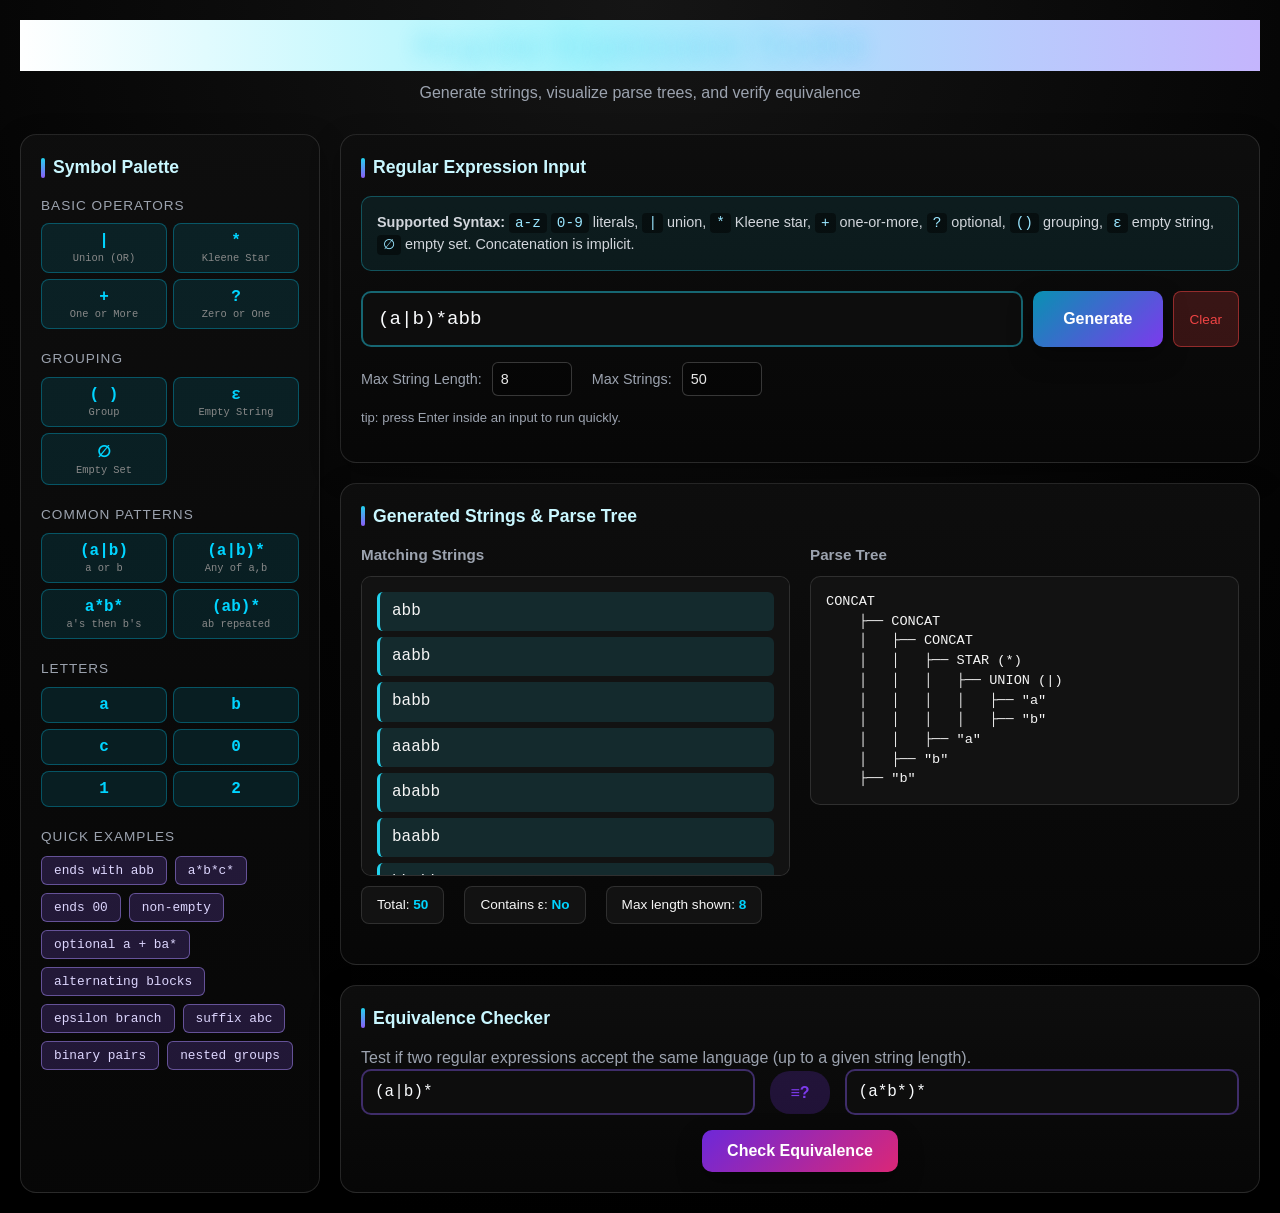
==== index.html @ ae632c9f "init commit" ====
<!DOCTYPE html>
<html lang="en">
<head>
    <meta charset="UTF-8">
    <meta name="viewport" content="width=device-width, initial-scale=1.0">
    <title>Regular Expression Toolkit</title>

    <!-- External CSS -->
    <link rel="stylesheet" href="styles.css">
</head>
<body>
    <div class="container">
        <h1>Regular Expression Toolkit</h1>
        <p class="subtitle">Generate strings, visualize parse trees, and verify equivalence</p>
        <div class="main-grid">
            <!-- Palette Sidebar -->
            <div class="panel">
                <div class="panel-title">Symbol Palette</div>
                
                <div class="palette-section">
                    <div class="palette-section-title">Basic Operators</div>
                    <div class="palette-grid">
                        <button class="palette-btn" onclick="insertSymbol('|')">
                            <span class="symbol">|</span>
                            <span class="desc">Union (OR)</span>
                        </button>
                        <button class="palette-btn" onclick="insertSymbol('*')">
                            <span class="symbol">*</span>
                            <span class="desc">Kleene Star</span>
                        </button>
                        <button class="palette-btn" onclick="insertSymbol('+')">
                            <span class="symbol">+</span>
                            <span class="desc">One or More</span>
                        </button>
                        <button class="palette-btn" onclick="insertSymbol('?')">
                            <span class="symbol">?</span>
                            <span class="desc">Zero or One</span>
                        </button>
                    </div>
                </div>
                <div class="palette-section">
                    <div class="palette-section-title">Grouping</div>
                    <div class="palette-grid">
                        <button class="palette-btn" onclick="insertSymbol('()')">
                            <span class="symbol">( )</span>
                            <span class="desc">Group</span>
                        </button>
                        <button class="palette-btn" onclick="insertSymbol('ε')">
                            <span class="symbol">ε</span>
                            <span class="desc">Empty String</span>
                        </button>
                        <button class="palette-btn" onclick="insertSymbol('∅')">
                            <span class="symbol">∅</span>
                            <span class="desc">Empty Set</span>
                        </button>
                    </div>
                </div>
                <div class="palette-section">
                    <div class="palette-section-title">Common Patterns</div>
                    <div class="palette-grid">
                        <button class="palette-btn" onclick="insertSymbol('(a|b)')">
                            <span class="symbol">(a|b)</span>
                            <span class="desc">a or b</span>
                        </button>
                        <button class="palette-btn" onclick="insertSymbol('(a|b)*')">
                            <span class="symbol">(a|b)*</span>
                            <span class="desc">Any of a,b</span>
                        </button>
                        <button class="palette-btn" onclick="insertSymbol('a*b*')">
                            <span class="symbol">a*b*</span>
                            <span class="desc">a's then b's</span>
                        </button>
                        <button class="palette-btn" onclick="insertSymbol('(ab)*')">
                            <span class="symbol">(ab)*</span>
                            <span class="desc">ab repeated</span>
                        </button>
                    </div>
                </div>
                <div class="palette-section">
                    <div class="palette-section-title">Letters</div>
                    <div class="palette-grid">
                        <button class="palette-btn" onclick="insertSymbol('a')"><span class="symbol">a</span></button>
                        <button class="palette-btn" onclick="insertSymbol('b')"><span class="symbol">b</span></button>
                        <button class="palette-btn" onclick="insertSymbol('c')"><span class="symbol">c</span></button>
                        <button class="palette-btn" onclick="insertSymbol('0')"><span class="symbol">0</span></button>
                        <button class="palette-btn" onclick="insertSymbol('1')"><span class="symbol">1</span></button>
                        <button class="palette-btn" onclick="insertSymbol('2')"><span class="symbol">2</span></button>
                    </div>
                </div>
                <div class="palette-section">
                    <div class="palette-section-title">Quick Examples</div>
                    <div class="example-btns">
                        <button class="example-btn" onclick="loadExample('(a|b)*abb')">ends with abb</button>
                        <button class="example-btn" onclick="loadExample('a*b*c*')">a*b*c*</button>
                        <button class="example-btn" onclick="loadExample('(0|1)*00')">ends 00</button>
                        <button class="example-btn" onclick="loadExample('(a|b)(a|b)*')">non-empty</button>
                        <button class="example-btn" onclick="loadExample('a?(ba)*')">optional a + ba*</button>
                        <button class="example-btn" onclick="loadExample('(ab|ba)+')">alternating blocks</button>
                        <button class="example-btn" onclick="loadExample('(a|ε)b*')">epsilon branch</button>
                        <button class="example-btn" onclick="loadExample('(a|b|c)*abc')">suffix abc</button>
                        <button class="example-btn" onclick="loadExample('(01|10)*')">binary pairs</button>
                        <button class="example-btn" onclick="loadExample('((a|b)c?)+')">nested groups</button>
                    </div>
                </div>
            </div>
            <!-- Main Content -->
            <div>
                <!-- Input Section -->
                <div class="panel section-panel">
                    <div class="panel-title">Regular Expression Input</div>
                    
                    <div class="info-box">
                        <strong>Supported Syntax:</strong> 
                        <code>a-z</code> <code>0-9</code> literals, 
                        <code>|</code> union, 
                        <code>*</code> Kleene star, 
                        <code>+</code> one-or-more, 
                        <code>?</code> optional, 
                        <code>()</code> grouping, 
                        <code>ε</code> empty string,
                        <code>∅</code> empty set.
                        Concatenation is implicit.
                    </div>
                    <div class="regex-input-wrapper">
                        <input type="text" id="regexInput" class="regex-input" placeholder="Enter regex, e.g., (a|b)*abb" value="(a|b)*abb">
                        <button class="generate-btn" onclick="generateStrings()">Generate</button>
                        <button class="clear-btn" onclick="clearInput()">Clear</button>
                    </div>
                    <div class="settings-row">
                        <div class="setting-group">
                            <label for="maxLength">Max String Length:</label>
                            <input type="number" id="maxLength" value="8" min="0" max="15">
                        </div>
                        <div class="setting-group">
                            <label for="maxStrings">Max Strings:</label>
                            <input type="number" id="maxStrings" value="50" min="1" max="200">
                        </div>
                    </div>
                    <div class="hint-row">tip: press Enter inside an input to run quickly.</div>
                    <div id="errorDisplay"></div>
                </div>
                <!-- Results Section -->
                <div class="panel section-panel">
                    <div class="panel-title">Generated Strings & Parse Tree</div>
                    
                    <div class="results-grid">
                        <div>
                            <h4 class="section-label">Matching Strings</h4>
                            <div id="stringsList" class="strings-list">
                                <div class="placeholder-block">
                                    Click "Generate" to see matching strings
                                </div>
                            </div>
                            <div id="statsDisplay" class="stats"></div>
                        </div>
                        <div>
                            <h4 class="section-label">Parse Tree</h4>
                            <div id="parseTree" class="parse-tree">
                                <span class="placeholder-inline">Parse tree will appear here</span>
                            </div>
                        </div>
                    </div>
                </div>
                <!-- Equivalence Section -->
                <div class="panel equivalence-section">
                    <div class="panel-title">Equivalence Checker</div>
                    
                    <p class="equiv-helper-text">
                        Test if two regular expressions accept the same language (up to a given string length).
                    </p>
                    <div class="equiv-inputs">
                        <input type="text" id="equivInput1" class="equiv-input" placeholder="First regex" value="(a|b)*">
                        <span class="vs-badge">≡?</span>
                        <input type="text" id="equivInput2" class="equiv-input" placeholder="Second regex" value="(a*b*)*">
                    </div>
                    <div class="center-row">
                        <button class="check-equiv-btn" onclick="checkEquivalence()">Check Equivalence</button>
                    </div>
                    <div id="equivResult"></div>
                </div>
            </div>
        </div>
    </div>
    <script src="script.js"></script>
    </body>
</html>
---- styles.css ----
* {
            margin: 0;
            padding: 0;
            box-sizing: border-box;
        }
        body {
            font-family: 'Segoe UI', Tahoma, Geneva, Verdana, sans-serif;
            background: linear-gradient(135deg, #1a1a2e 0%, #16213e 50%, #0f3460 100%);
            min-height: 100vh;
            color: #e8e8e8;
            padding: 20px;
        }
        .container {
            max-width: 1400px;
            margin: 0 auto;
        }
        h1 {
            text-align: center;
            font-size: 2.5rem;
            margin-bottom: 10px;
            background: linear-gradient(90deg, #00d4ff, #7c3aed);
            -webkit-background-clip: text;
            -webkit-text-fill-color: transparent;
            background-clip: text;
        }
        .subtitle {
            text-align: center;
            color: #888;
            margin-bottom: 30px;
        }
        .main-grid {
            display: grid;
            grid-template-columns: 300px 1fr;
            gap: 20px;
        }
        @media (max-width: 900px) {
            .main-grid {
                grid-template-columns: 1fr;
            }
        }
        .panel {
            background: rgba(255, 255, 255, 0.05);
            border-radius: 16px;
            padding: 20px;
            border: 1px solid rgba(255, 255, 255, 0.1);
            backdrop-filter: blur(10px);
        }
        .panel-title {
            font-size: 1.1rem;
            font-weight: 600;
            margin-bottom: 15px;
            color: #00d4ff;
            display: flex;
            align-items: center;
            gap: 8px;
        }
        .panel-title::before {
            content: '';
            width: 4px;
            height: 20px;
            background: linear-gradient(180deg, #00d4ff, #7c3aed);
            border-radius: 2px;
        }
        /* Palette Styles */
        .palette-section {
            margin-bottom: 20px;
        }
        .palette-section-title {
            font-size: 0.85rem;
            color: #888;
            margin-bottom: 8px;
            text-transform: uppercase;
            letter-spacing: 1px;
        }
        .palette-grid {
            display: grid;
            grid-template-columns: repeat(2, 1fr);
            gap: 6px;
        }
        .palette-btn {
            background: rgba(0, 212, 255, 0.1);
            border: 1px solid rgba(0, 212, 255, 0.3);
            color: #e8e8e8;
            padding: 8px 6px;
            border-radius: 8px;
            cursor: pointer;
            font-family: 'Consolas', 'Monaco', monospace;
            font-size: 0.85rem;
            transition: all 0.2s;
            display: flex;
            flex-direction: column;
            align-items: center;
            gap: 2px;
        }
        .palette-btn:hover {
            background: rgba(0, 212, 255, 0.2);
            border-color: #00d4ff;
            transform: translateY(-2px);
        }
        .palette-btn .symbol {
            font-size: 1rem;
            font-weight: bold;
            color: #00d4ff;
        }
        .palette-btn .desc {
            font-size: 0.65rem;
            color: #888;
            text-align: center;
        }
        /* Input Area */
        .input-section {
            margin-bottom: 20px;
        }
        .input-label {
            display: block;
            margin-bottom: 8px;
            color: #aaa;
            font-size: 0.9rem;
        }
        .regex-input-wrapper {
            display: flex;
            gap: 10px;
            margin-bottom: 15px;
        }
        .regex-input {
            flex: 1;
            background: rgba(0, 0, 0, 0.3);
            border: 2px solid rgba(0, 212, 255, 0.3);
            border-radius: 10px;
            padding: 15px;
            color: #00d4ff;
            font-family: 'Consolas', 'Monaco', monospace;
            font-size: 1.2rem;
            outline: none;
            transition: border-color 0.3s;
        }
        .regex-input:focus {
            border-color: #00d4ff;
        }
        .generate-btn {
            background: linear-gradient(135deg, #00d4ff, #7c3aed);
            border: none;
            color: white;
            padding: 15px 30px;
            border-radius: 10px;
            cursor: pointer;
            font-size: 1rem;
            font-weight: 600;
            transition: transform 0.2s, box-shadow 0.2s;
        }
        .generate-btn:hover {
            transform: translateY(-2px);
            box-shadow: 0 10px 30px rgba(0, 212, 255, 0.3);
        }
        /* Settings */
        .settings-row {
            display: flex;
            gap: 20px;
            margin-bottom: 20px;
            flex-wrap: wrap;
        }
        .setting-group {
            display: flex;
            align-items: center;
            gap: 10px;
        }
        .setting-group label {
            color: #888;
            font-size: 0.9rem;
        }
        .setting-group input[type="number"] {
            width: 80px;
            background: rgba(0, 0, 0, 0.3);
            border: 1px solid rgba(255, 255, 255, 0.2);
            border-radius: 6px;
            padding: 8px;
            color: #e8e8e8;
            font-size: 0.9rem;
        }
        /* Results Area */
        .results-grid {
            display: grid;
            grid-template-columns: 1fr 1fr;
            gap: 20px;
            margin-bottom: 20px;
        }
        @media (max-width: 700px) {
            .results-grid {
                grid-template-columns: 1fr;
            }
        }
        .strings-list {
            max-height: 300px;
            overflow-y: auto;
            background: rgba(0, 0, 0, 0.2);
            border-radius: 10px;
            padding: 15px;
        }
        .string-item {
            font-family: 'Consolas', 'Monaco', monospace;
            padding: 8px 12px;
            margin-bottom: 6px;
            background: rgba(0, 212, 255, 0.1);
            border-radius: 6px;
            border-left: 3px solid #00d4ff;
            word-break: break-all;
        }
        .string-item.epsilon {
            color: #888;
            font-style: italic;
        }
        .parse-tree {
            background: rgba(0, 0, 0, 0.2);
            border-radius: 10px;
            padding: 15px;
            font-family: 'Consolas', 'Monaco', monospace;
            font-size: 0.85rem;
            white-space: pre-wrap;
            max-height: 300px;
            overflow-y: auto;
        }
        /* Equivalence Section */
        .equivalence-section {
            margin-top: 20px;
        }
        .equiv-inputs {
            display: grid;
            grid-template-columns: 1fr auto 1fr;
            gap: 15px;
            align-items: center;
            margin-bottom: 15px;
        }
        @media (max-width: 700px) {
            .equiv-inputs {
                grid-template-columns: 1fr;
            }
        }
        .equiv-input {
            background: rgba(0, 0, 0, 0.3);
            border: 2px solid rgba(124, 58, 237, 0.3);
            border-radius: 10px;
            padding: 12px;
            color: #7c3aed;
            font-family: 'Consolas', 'Monaco', monospace;
            font-size: 1rem;
            outline: none;
            width: 100%;
        }
        .equiv-input:focus {
            border-color: #7c3aed;
        }
        .vs-badge {
            background: rgba(124, 58, 237, 0.2);
            color: #7c3aed;
            padding: 10px 20px;
            border-radius: 20px;
            font-weight: bold;
        }
        .check-equiv-btn {
            background: linear-gradient(135deg, #7c3aed, #ec4899);
            border: none;
            color: white;
            padding: 12px 25px;
            border-radius: 10px;
            cursor: pointer;
            font-size: 1rem;
            font-weight: 600;
            transition: transform 0.2s;
        }
        .check-equiv-btn:hover {
            transform: translateY(-2px);
        }
        .equiv-result {
            margin-top: 15px;
            padding: 15px;
            border-radius: 10px;
            text-align: center;
            font-size: 1.1rem;
        }
        .equiv-result.equivalent {
            background: rgba(34, 197, 94, 0.2);
            border: 1px solid #22c55e;
            color: #22c55e;
        }
        .equiv-result.not-equivalent {
            background: rgba(239, 68, 68, 0.2);
            border: 1px solid #ef4444;
            color: #ef4444;
        }
        .equiv-result.error {
            background: rgba(251, 191, 36, 0.2);
            border: 1px solid #fbbf24;
            color: #fbbf24;
        }
        /* Error Display */
        .error-msg {
            background: rgba(239, 68, 68, 0.2);
            border: 1px solid #ef4444;
            color: #ef4444;
            padding: 15px;
            border-radius: 10px;
            margin-bottom: 15px;
        }
        /* Info Box */
        .info-box {
            background: rgba(0, 212, 255, 0.1);
            border: 1px solid rgba(0, 212, 255, 0.3);
            border-radius: 10px;
            padding: 15px;
            margin-bottom: 20px;
            font-size: 0.9rem;
            color: #aaa;
        }
        .info-box code {
            background: rgba(0, 0, 0, 0.3);
            padding: 2px 6px;
            border-radius: 4px;
            color: #00d4ff;
        }
        /* Scrollbar Styling */
        ::-webkit-scrollbar {
            width: 8px;
        }
        ::-webkit-scrollbar-track {
            background: rgba(0, 0, 0, 0.2);
            border-radius: 4px;
        }
        ::-webkit-scrollbar-thumb {
            background: rgba(0, 212, 255, 0.3);
            border-radius: 4px;
        }
        ::-webkit-scrollbar-thumb:hover {
            background: rgba(0, 212, 255, 0.5);
        }
        .stats {
            display: flex;
            gap: 20px;
            margin-top: 10px;
            flex-wrap: wrap;
        }
        .stat-item {
            background: rgba(0, 0, 0, 0.2);
            padding: 8px 15px;
            border-radius: 8px;
            font-size: 0.85rem;
        }
        .stat-value {
            color: #00d4ff;
            font-weight: bold;
        }
        .clear-btn {
            background: rgba(239, 68, 68, 0.2);
            border: 1px solid rgba(239, 68, 68, 0.5);
            color: #ef4444;
            padding: 8px 16px;
            border-radius: 8px;
            cursor: pointer;
            font-size: 0.85rem;
            transition: all 0.2s;
        }
        .clear-btn:hover {
            background: rgba(239, 68, 68, 0.3);
        }
        .example-btns {
            display: flex;
            gap: 8px;
            flex-wrap: wrap;
            margin-top: 10px;
        }
        .example-btn {
            background: rgba(124, 58, 237, 0.2);
            border: 1px solid rgba(124, 58, 237, 0.4);
            color: #c4b5fd;
            padding: 6px 12px;
            border-radius: 6px;
            cursor: pointer;
            font-size: 0.8rem;
            font-family: 'Consolas', monospace;
            transition: all 0.2s;
        }
        .example-btn:hover {
            background: rgba(124, 58, 237, 0.3);
            border-color: #7c3aed;
        }

        :root {
            --bg-main: #050505;
            --bg-elev-1: #0d0d0d;
            --bg-elev-2: #121212;
            --text-main: #f5f5f5;
            --text-muted: #9ca3af;
            --accent-cyan: #22d3ee;
            --accent-violet: #8b5cf6;
            --border-soft: rgba(255, 255, 255, 0.12);
        }

        body {
            background: radial-gradient(circle at top, #151515 0%, var(--bg-main) 50%, #000 100%);
            color: var(--text-main);
            line-height: 1.45;
        }

        h1 {
            font-size: 2.2rem;
            background: linear-gradient(90deg, #ffffff, #a5f3fc 45%, #c4b5fd);
            text-shadow: 0 0 18px rgba(34, 211, 238, 0.24);
        }

        .subtitle {
            color: var(--text-muted);
        }

        .panel {
            background: linear-gradient(180deg, rgba(14, 14, 14, 0.96), rgba(7, 7, 7, 0.96));
            border: 1px solid var(--border-soft);
            box-shadow: 0 10px 30px rgba(0, 0, 0, 0.32);
            backdrop-filter: blur(2px);
        }

        .section-panel {
            margin-bottom: 20px;
        }

        .panel-title {
            color: #c9f7ff;
        }

        .panel-title::before {
            background: linear-gradient(180deg, var(--accent-cyan), var(--accent-violet));
        }

        .palette-section-title,
        .setting-group label,
        .equiv-helper-text,
        .section-label,
        .hint-row {
            color: var(--text-muted);
        }

        .hint-row {
            margin-top: -8px;
            margin-bottom: 14px;
            font-size: 0.82rem;
        }

        .regex-input,
        .equiv-input {
            background: var(--bg-elev-1);
            color: #f8fafc;
        }

        .regex-input {
            border-color: rgba(34, 211, 238, 0.45);
        }

        .equiv-input {
            border-color: rgba(139, 92, 246, 0.4);
        }

        .generate-btn,
        .check-equiv-btn {
            box-shadow: 0 10px 24px rgba(0, 0, 0, 0.34);
        }

        .generate-btn {
            background: linear-gradient(135deg, #0891b2, #7c3aed);
        }

        .check-equiv-btn {
            background: linear-gradient(135deg, #6d28d9, #db2777);
        }

        .strings-list,
        .parse-tree,
        .stat-item {
            background: var(--bg-elev-2);
            border: 1px solid var(--border-soft);
        }

        .string-item {
            background: rgba(34, 211, 238, 0.12);
            border-left-color: var(--accent-cyan);
        }

        .string-item.epsilon,
        .placeholder-inline,
        .placeholder-block {
            color: #a1a1aa;
        }

        .placeholder-block {
            text-align: center;
            padding: 40px;
        }

        .section-label {
            margin-bottom: 10px;
            font-weight: 600;
            font-size: 0.95rem;
        }

        .center-row {
            text-align: center;
        }

        .info-box {
            background: rgba(34, 211, 238, 0.08);
            border-color: rgba(34, 211, 238, 0.3);
            color: #d1d5db;
        }

        .info-box code {
            background: rgba(0, 0, 0, 0.45);
            color: #9ae6ff;
        }

        .example-btn {
            background: rgba(139, 92, 246, 0.2);
            border-color: rgba(167, 139, 250, 0.5);
            color: #ddd6fe;
        }
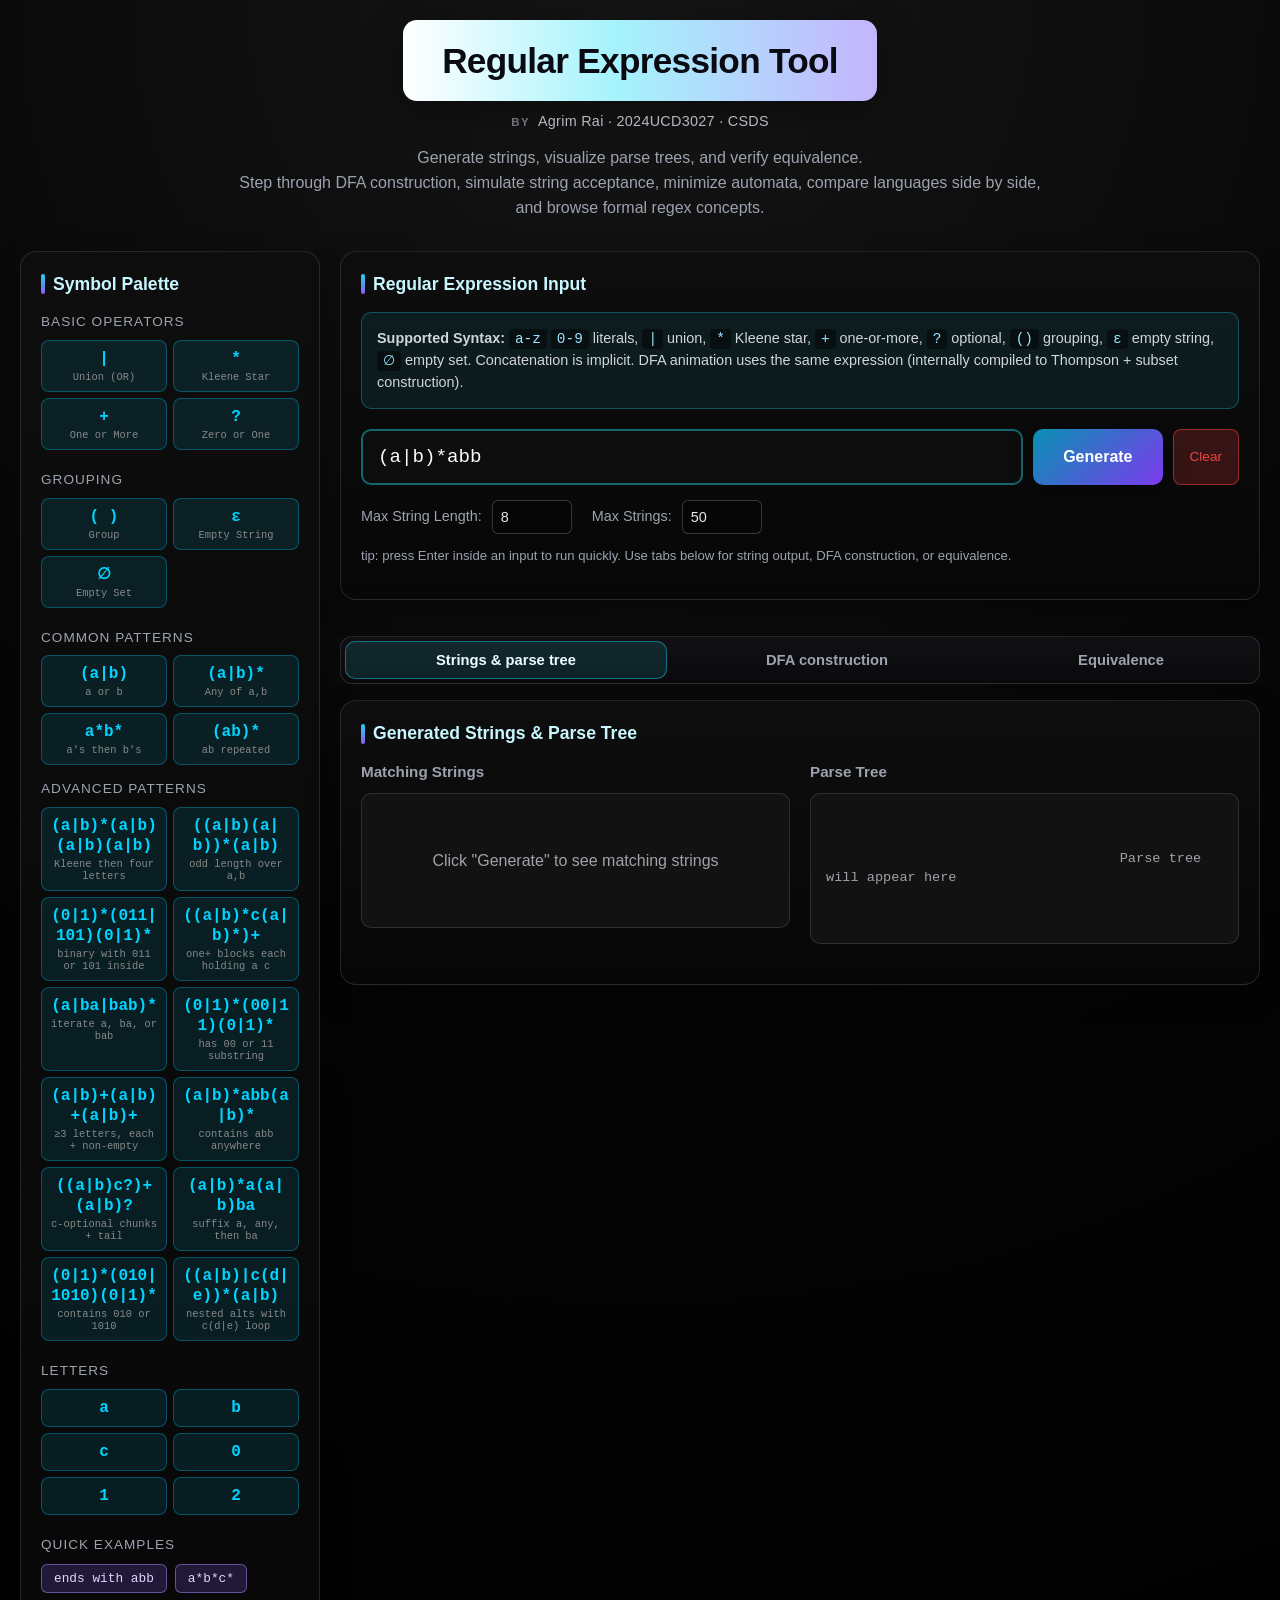
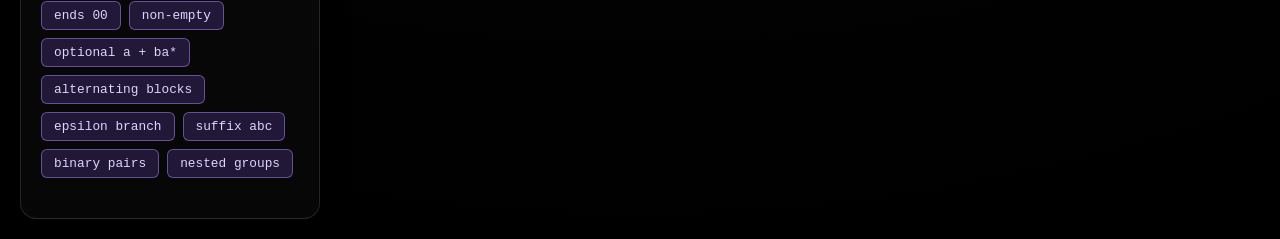
==== commit f8eb10fe: "finalchanges" ====
--- a/index.html
+++ b/index.html
@@ -1,186 +1,559 @@
 <!DOCTYPE html>
+
 <html lang="en">
+
 <head>
+
     <meta charset="UTF-8">
+
     <meta name="viewport" content="width=device-width, initial-scale=1.0">
-    <title>Regular Expression Toolkit</title>
-
-    <!-- External CSS -->
+
+    <title>Regular Expression - Agrim Rai</title>
+
     <link rel="stylesheet" href="styles.css">
+
 </head>
+
 <body>
+
     <div class="container">
-        <h1>Regular Expression Toolkit</h1>
-        <p class="subtitle">Generate strings, visualize parse trees, and verify equivalence</p>
+
+        <header class="hero">
+            <h1>Regular Expression Tool</h1>
+            <p class="hero-author"><span class="hero-by">By</span> Agrim Rai · 2024UCD3027 · CSDS</p>
+            <p class="subtitle">Generate strings, visualize parse trees, and verify equivalence.<br>Step through DFA construction, simulate string acceptance, minimize automata, compare languages side by side, and browse formal regex concepts.</p>
+        </header>
+
         <div class="main-grid">
-            <!-- Palette Sidebar -->
+
             <div class="panel">
+
                 <div class="panel-title">Symbol Palette</div>
-                
+
                 <div class="palette-section">
+
                     <div class="palette-section-title">Basic Operators</div>
+
                     <div class="palette-grid">
-                        <button class="palette-btn" onclick="insertSymbol('|')">
+
+                        <button type="button" class="palette-btn" onclick="insertSymbol('|')">
+
                             <span class="symbol">|</span>
+
                             <span class="desc">Union (OR)</span>
-                        </button>
-                        <button class="palette-btn" onclick="insertSymbol('*')">
+
+                        </button>
+
+                        <button type="button" class="palette-btn" onclick="insertSymbol('*')">
+
                             <span class="symbol">*</span>
+
                             <span class="desc">Kleene Star</span>
-                        </button>
-                        <button class="palette-btn" onclick="insertSymbol('+')">
+
+                        </button>
+
+                        <button type="button" class="palette-btn" onclick="insertSymbol('+')">
+
                             <span class="symbol">+</span>
+
                             <span class="desc">One or More</span>
-                        </button>
-                        <button class="palette-btn" onclick="insertSymbol('?')">
+
+                        </button>
+
+                        <button type="button" class="palette-btn" onclick="insertSymbol('?')">
+
                             <span class="symbol">?</span>
+
                             <span class="desc">Zero or One</span>
-                        </button>
-                    </div>
-                </div>
+
+                        </button>
+
+                    </div>
+
+                </div>
+
                 <div class="palette-section">
+
                     <div class="palette-section-title">Grouping</div>
+
                     <div class="palette-grid">
-                        <button class="palette-btn" onclick="insertSymbol('()')">
+
+                        <button type="button" class="palette-btn" onclick="insertSymbol('()')">
+
                             <span class="symbol">( )</span>
+
                             <span class="desc">Group</span>
-                        </button>
-                        <button class="palette-btn" onclick="insertSymbol('ε')">
+
+                        </button>
+
+                        <button type="button" class="palette-btn" onclick="insertSymbol('ε')">
+
                             <span class="symbol">ε</span>
+
                             <span class="desc">Empty String</span>
-                        </button>
-                        <button class="palette-btn" onclick="insertSymbol('∅')">
+
+                        </button>
+
+                        <button type="button" class="palette-btn" onclick="insertSymbol('∅')">
+
                             <span class="symbol">∅</span>
+
                             <span class="desc">Empty Set</span>
-                        </button>
-                    </div>
-                </div>
+
+                        </button>
+
+                    </div>
+
+                </div>
+
                 <div class="palette-section">
+
                     <div class="palette-section-title">Common Patterns</div>
+
                     <div class="palette-grid">
-                        <button class="palette-btn" onclick="insertSymbol('(a|b)')">
+
+                        <button type="button" class="palette-btn" onclick="insertSymbol('(a|b)')">
+
                             <span class="symbol">(a|b)</span>
+
                             <span class="desc">a or b</span>
-                        </button>
-                        <button class="palette-btn" onclick="insertSymbol('(a|b)*')">
+
+                        </button>
+
+                        <button type="button" class="palette-btn" onclick="insertSymbol('(a|b)*')">
+
                             <span class="symbol">(a|b)*</span>
+
                             <span class="desc">Any of a,b</span>
-                        </button>
-                        <button class="palette-btn" onclick="insertSymbol('a*b*')">
+
+                        </button>
+
+                        <button type="button" class="palette-btn" onclick="insertSymbol('a*b*')">
+
                             <span class="symbol">a*b*</span>
+
                             <span class="desc">a's then b's</span>
-                        </button>
-                        <button class="palette-btn" onclick="insertSymbol('(ab)*')">
+
+                        </button>
+
+                        <button type="button" class="palette-btn" onclick="insertSymbol('(ab)*')">
+
                             <span class="symbol">(ab)*</span>
+
                             <span class="desc">ab repeated</span>
-                        </button>
-                    </div>
-                </div>
+
+                        </button>
+
+                    </div>
+
+                    <div class="palette-section-title palette-section-title--spaced">Advanced patterns</div>
+
+                    <div class="palette-grid">
+
+                        <button type="button" class="palette-btn" onclick="insertSymbol('(a|b)*(a|b)(a|b)(a|b)')">
+
+                            <span class="symbol">(a|b)*(a|b)(a|b)(a|b)</span>
+
+                            <span class="desc">Kleene then four letters</span>
+
+                        </button>
+
+                        <button type="button" class="palette-btn" onclick="insertSymbol('((a|b)(a|b))*(a|b)')">
+
+                            <span class="symbol">((a|b)(a|b))*(a|b)</span>
+
+                            <span class="desc">odd length over a,b</span>
+
+                        </button>
+
+                        <button type="button" class="palette-btn" onclick="insertSymbol('(0|1)*(011|101)(0|1)*')">
+
+                            <span class="symbol">(0|1)*(011|101)(0|1)*</span>
+
+                            <span class="desc">binary with 011 or 101 inside</span>
+
+                        </button>
+
+                        <button type="button" class="palette-btn" onclick="insertSymbol('((a|b)*c(a|b)*)+')">
+
+                            <span class="symbol">((a|b)*c(a|b)*)+</span>
+
+                            <span class="desc">one+ blocks each holding a c</span>
+
+                        </button>
+
+                        <button type="button" class="palette-btn" onclick="insertSymbol('(a|ba|bab)*')">
+
+                            <span class="symbol">(a|ba|bab)*</span>
+
+                            <span class="desc">iterate a, ba, or bab</span>
+
+                        </button>
+
+                        <button type="button" class="palette-btn" onclick="insertSymbol('(0|1)*(00|11)(0|1)*')">
+
+                            <span class="symbol">(0|1)*(00|11)(0|1)*</span>
+
+                            <span class="desc">has 00 or 11 substring</span>
+
+                        </button>
+
+                        <button type="button" class="palette-btn" onclick="insertSymbol('(a|b)+(a|b)+(a|b)+')">
+
+                            <span class="symbol">(a|b)+(a|b)+(a|b)+</span>
+
+                            <span class="desc">≥3 letters, each + non-empty</span>
+
+                        </button>
+
+                        <button type="button" class="palette-btn" onclick="insertSymbol('(a|b)*abb(a|b)*')">
+
+                            <span class="symbol">(a|b)*abb(a|b)*</span>
+
+                            <span class="desc">contains abb anywhere</span>
+
+                        </button>
+
+                        <button type="button" class="palette-btn" onclick="insertSymbol('((a|b)c?)+(a|b)?')">
+
+                            <span class="symbol">((a|b)c?)+(a|b)?</span>
+
+                            <span class="desc">c-optional chunks + tail</span>
+
+                        </button>
+
+                        <button type="button" class="palette-btn" onclick="insertSymbol('(a|b)*a(a|b)ba')">
+
+                            <span class="symbol">(a|b)*a(a|b)ba</span>
+
+                            <span class="desc">suffix a, any, then ba</span>
+
+                        </button>
+
+                        <button type="button" class="palette-btn" onclick="insertSymbol('(0|1)*(010|1010)(0|1)*')">
+
+                            <span class="symbol">(0|1)*(010|1010)(0|1)*</span>
+
+                            <span class="desc">contains 010 or 1010</span>
+
+                        </button>
+
+                        <button type="button" class="palette-btn" onclick="insertSymbol('((a|b)|c(d|e))*(a|b)')">
+
+                            <span class="symbol">((a|b)|c(d|e))*(a|b)</span>
+
+                            <span class="desc">nested alts with c(d|e) loop</span>
+
+                        </button>
+
+                    </div>
+
+                </div>
+
                 <div class="palette-section">
+
                     <div class="palette-section-title">Letters</div>
+
                     <div class="palette-grid">
-                        <button class="palette-btn" onclick="insertSymbol('a')"><span class="symbol">a</span></button>
-                        <button class="palette-btn" onclick="insertSymbol('b')"><span class="symbol">b</span></button>
-                        <button class="palette-btn" onclick="insertSymbol('c')"><span class="symbol">c</span></button>
-                        <button class="palette-btn" onclick="insertSymbol('0')"><span class="symbol">0</span></button>
-                        <button class="palette-btn" onclick="insertSymbol('1')"><span class="symbol">1</span></button>
-                        <button class="palette-btn" onclick="insertSymbol('2')"><span class="symbol">2</span></button>
-                    </div>
-                </div>
+
+                        <button type="button" class="palette-btn" onclick="insertSymbol('a')"><span class="symbol">a</span></button>
+
+                        <button type="button" class="palette-btn" onclick="insertSymbol('b')"><span class="symbol">b</span></button>
+
+                        <button type="button" class="palette-btn" onclick="insertSymbol('c')"><span class="symbol">c</span></button>
+
+                        <button type="button" class="palette-btn" onclick="insertSymbol('0')"><span class="symbol">0</span></button>
+
+                        <button type="button" class="palette-btn" onclick="insertSymbol('1')"><span class="symbol">1</span></button>
+
+                        <button type="button" class="palette-btn" onclick="insertSymbol('2')"><span class="symbol">2</span></button>
+
+                    </div>
+
+                </div>
+
                 <div class="palette-section">
+
                     <div class="palette-section-title">Quick Examples</div>
+
                     <div class="example-btns">
-                        <button class="example-btn" onclick="loadExample('(a|b)*abb')">ends with abb</button>
-                        <button class="example-btn" onclick="loadExample('a*b*c*')">a*b*c*</button>
-                        <button class="example-btn" onclick="loadExample('(0|1)*00')">ends 00</button>
-                        <button class="example-btn" onclick="loadExample('(a|b)(a|b)*')">non-empty</button>
-                        <button class="example-btn" onclick="loadExample('a?(ba)*')">optional a + ba*</button>
-                        <button class="example-btn" onclick="loadExample('(ab|ba)+')">alternating blocks</button>
-                        <button class="example-btn" onclick="loadExample('(a|ε)b*')">epsilon branch</button>
-                        <button class="example-btn" onclick="loadExample('(a|b|c)*abc')">suffix abc</button>
-                        <button class="example-btn" onclick="loadExample('(01|10)*')">binary pairs</button>
-                        <button class="example-btn" onclick="loadExample('((a|b)c?)+')">nested groups</button>
-                    </div>
-                </div>
+
+                        <button type="button" class="example-btn" onclick="loadExample('(a|b)*abb')">ends with abb</button>
+
+                        <button type="button" class="example-btn" onclick="loadExample('a*b*c*')">a*b*c*</button>
+
+                        <button type="button" class="example-btn" onclick="loadExample('(0|1)*00')">ends 00</button>
+
+                        <button type="button" class="example-btn" onclick="loadExample('(a|b)(a|b)*')">non-empty</button>
+
+                        <button type="button" class="example-btn" onclick="loadExample('a?(ba)*')">optional a + ba*</button>
+
+                        <button type="button" class="example-btn" onclick="loadExample('(ab|ba)+')">alternating blocks</button>
+
+                        <button type="button" class="example-btn" onclick="loadExample('(a|ε)b*')">epsilon branch</button>
+
+                        <button type="button" class="example-btn" onclick="loadExample('(a|b|c)*abc')">suffix abc</button>
+
+                        <button type="button" class="example-btn" onclick="loadExample('(01|10)*')">binary pairs</button>
+
+                        <button type="button" class="example-btn" onclick="loadExample('((a|b)c?)+')">nested groups</button>
+
+                    </div>
+
+                </div>
+
             </div>
-            <!-- Main Content -->
-            <div>
-                <!-- Input Section -->
+
+            <div class="main-stack">
+
                 <div class="panel section-panel">
+
                     <div class="panel-title">Regular Expression Input</div>
-                    
+
                     <div class="info-box">
-                        <strong>Supported Syntax:</strong> 
-                        <code>a-z</code> <code>0-9</code> literals, 
-                        <code>|</code> union, 
-                        <code>*</code> Kleene star, 
-                        <code>+</code> one-or-more, 
-                        <code>?</code> optional, 
-                        <code>()</code> grouping, 
+
+                        <strong>Supported Syntax:</strong>
+
+                        <code>a-z</code> <code>0-9</code> literals,
+
+                        <code>|</code> union,
+
+                        <code>*</code> Kleene star,
+
+                        <code>+</code> one-or-more,
+
+                        <code>?</code> optional,
+
+                        <code>()</code> grouping,
+
                         <code>ε</code> empty string,
+
                         <code>∅</code> empty set.
-                        Concatenation is implicit.
-                    </div>
+
+                        Concatenation is implicit. DFA animation uses the same expression (internally compiled to Thompson + subset construction).
+
+                    </div>
+
                     <div class="regex-input-wrapper">
+
                         <input type="text" id="regexInput" class="regex-input" placeholder="Enter regex, e.g., (a|b)*abb" value="(a|b)*abb">
-                        <button class="generate-btn" onclick="generateStrings()">Generate</button>
-                        <button class="clear-btn" onclick="clearInput()">Clear</button>
-                    </div>
+
+                        <button type="button" class="generate-btn" onclick="generateStrings()">Generate</button>
+
+                        <button type="button" class="clear-btn" onclick="clearInput()">Clear</button>
+
+                    </div>
+
                     <div class="settings-row">
+
                         <div class="setting-group">
+
                             <label for="maxLength">Max String Length:</label>
+
                             <input type="number" id="maxLength" value="8" min="0" max="15">
-                        </div>
+
+                        </div>
+
                         <div class="setting-group">
+
                             <label for="maxStrings">Max Strings:</label>
+
                             <input type="number" id="maxStrings" value="50" min="1" max="200">
-                        </div>
-                    </div>
-                    <div class="hint-row">tip: press Enter inside an input to run quickly.</div>
+
+                        </div>
+
+                    </div>
+
+                    <div class="hint-row">tip: press Enter inside an input to run quickly. Use tabs below for string output, DFA construction, or equivalence.</div>
+
                     <div id="errorDisplay"></div>
-                </div>
-                <!-- Results Section -->
-                <div class="panel section-panel">
-                    <div class="panel-title">Generated Strings & Parse Tree</div>
-                    
-                    <div class="results-grid">
-                        <div>
-                            <h4 class="section-label">Matching Strings</h4>
-                            <div id="stringsList" class="strings-list">
-                                <div class="placeholder-block">
-                                    Click "Generate" to see matching strings
+
+                </div>
+
+
+
+                <nav class="app-tabs" role="tablist" aria-label="Toolkit sections">
+
+                    <button type="button" class="app-tab active" role="tab" data-tab="generate" aria-selected="true">Strings &amp; parse tree</button>
+
+                    <button type="button" class="app-tab" role="tab" data-tab="dfa" aria-selected="false">DFA construction</button>
+
+                    <button type="button" class="app-tab" role="tab" data-tab="equiv" aria-selected="false">Equivalence</button>
+
+                </nav>
+
+
+
+                <div id="tab-pane-generate" class="tab-panel active" role="tabpanel">
+
+                    <div class="panel section-panel">
+
+                        <div class="panel-title">Generated Strings &amp; Parse Tree</div>
+
+                        <div class="results-grid">
+
+                            <div>
+
+                                <h4 class="section-label">Matching Strings</h4>
+
+                                <div id="stringsList" class="strings-list">
+
+                                    <div class="placeholder-block">Click &quot;Generate&quot; to see matching strings</div>
+
                                 </div>
+
+                                <div id="statsDisplay" class="stats"></div>
+
                             </div>
-                            <div id="statsDisplay" class="stats"></div>
-                        </div>
-                        <div>
-                            <h4 class="section-label">Parse Tree</h4>
-                            <div id="parseTree" class="parse-tree">
-                                <span class="placeholder-inline">Parse tree will appear here</span>
+
+                            <div>
+
+                                <h4 class="section-label">Parse Tree</h4>
+
+                                <div id="parseTree" class="parse-tree">
+
+                                    <span class="placeholder-inline">Parse tree will appear here</span>
+
+                                </div>
+
                             </div>
-                        </div>
-                    </div>
-                </div>
-                <!-- Equivalence Section -->
-                <div class="panel equivalence-section">
-                    <div class="panel-title">Equivalence Checker</div>
-                    
-                    <p class="equiv-helper-text">
-                        Test if two regular expressions accept the same language (up to a given string length).
-                    </p>
-                    <div class="equiv-inputs">
-                        <input type="text" id="equivInput1" class="equiv-input" placeholder="First regex" value="(a|b)*">
-                        <span class="vs-badge">≡?</span>
-                        <input type="text" id="equivInput2" class="equiv-input" placeholder="Second regex" value="(a*b*)*">
-                    </div>
-                    <div class="center-row">
-                        <button class="check-equiv-btn" onclick="checkEquivalence()">Check Equivalence</button>
-                    </div>
-                    <div id="equivResult"></div>
-                </div>
+
+                        </div>
+
+                    </div>
+
+                </div>
+
+
+
+                <div id="tab-pane-dfa" class="tab-panel" role="tabpanel">
+
+                    <div class="panel section-panel">
+
+                        <div class="panel-title">Step-by-step DFA (subset construction)</div>
+
+                        <p class="equiv-helper-text">Build from the main regex above. Control playback speed, step manually, or minimize the DFA when construction finishes.</p>
+
+                        <div class="viz-toolbar">
+
+                            <button type="button" id="dfaBuildBtn" class="generate-btn">Build &amp; animate</button>
+
+                            <button type="button" id="dfaMinimizeBtn" class="check-equiv-btn" style="display:none;">Minimize DFA</button>
+
+                            <span class="viz-toolbar-label">Speed</span>
+
+                            <input type="range" id="dfaSpeedSlider" min="100" max="2000" value="900" title="Animation interval">
+
+                            <button type="button" id="dfaStepPrev" class="icon-btn" disabled aria-label="Previous step">⏮</button>
+
+                            <button type="button" id="dfaPlayPause" class="icon-btn primary-icon-btn" aria-label="Play or pause">▶</button>
+
+                            <button type="button" id="dfaStepNext" class="icon-btn" disabled aria-label="Next step">⏭</button>
+
+                        </div>
+
+                        <div id="dfaVizError" class="dfa-viz-error" style="display:none;"></div>
+
+                        <div class="canvas-wrap">
+
+                            <canvas id="dfaCanvas" width="780" height="360"></canvas>
+
+                        </div>
+
+                        <div id="dfaStepDescription" class="step-info">Build a DFA to see construction steps.</div>
+
+                        <div id="dfaStepLogPanel" class="dfa-step-log-panel" style="display:none;">
+                            <button type="button" id="dfaLogToggle" class="dfa-log-toggle" aria-expanded="false">
+                                <span id="dfaLogToggleText">Expand construction log</span>
+                                <span id="dfaLogCount" class="dfa-log-count"></span>
+                            </button>
+                            <div id="dfaLogCollapsedSummary" class="dfa-log-collapsed-summary" aria-live="polite"></div>
+                            <div id="dfaStepLogExpanded" class="dfa-step-log-expanded" hidden>
+                                <ol id="dfaStepLogList" class="dfa-step-log-list" start="1"></ol>
+                            </div>
+                        </div>
+
+                    </div>
+
+                </div>
+
+
+
+                <div id="tab-pane-equiv" class="tab-panel" role="tabpanel">
+
+                    <div class="panel equivalence-section">
+
+                        <div class="panel-title">Equivalence Checker</div>
+
+                        <p class="equiv-helper-text">
+
+                            Compare two regexes using minimized DFAs (exact same language). Final graphs are shown side by side. A bounded string sample (from max length above) is listed as a quick sanity check.
+
+                        </p>
+
+                        <div class="equiv-inputs">
+
+                            <input type="text" id="equivInput1" class="equiv-input" placeholder="(a|b)*(a|b)*abb" value="(a|b)*(a|b)*abb">
+
+                            <span class="vs-badge">≡?</span>
+
+                            <input type="text" id="equivInput2" class="equiv-input" placeholder="(a|b)*abb" value="(a|b)*abb">
+
+                        </div>
+
+                        <div class="center-row">
+
+                            <button type="button" class="check-equiv-btn" onclick="checkEquivalence()">Check equivalence</button>
+
+                        </div>
+
+                        <div id="equivResult"></div>
+
+                        <div id="equivDualWrap" class="equiv-dual-wrap" style="display:none;">
+
+                            <div class="equiv-canvas-card">
+
+                                <h3 class="equiv-canvas-title">DFA — first regex</h3>
+
+                                <div class="canvas-wrap canvas-wrap--sm">
+
+                                    <canvas id="equivCanvas1" width="360" height="280"></canvas>
+
+                                </div>
+
+                            </div>
+
+                            <div class="equiv-canvas-card">
+
+                                <h3 class="equiv-canvas-title">DFA — second regex</h3>
+
+                                <div class="canvas-wrap canvas-wrap--sm">
+
+                                    <canvas id="equivCanvas2" width="360" height="280"></canvas>
+
+                                </div>
+
+                            </div>
+
+                        </div>
+
+                    </div>
+
+                </div>
+
             </div>
+
         </div>
+
     </div>
+
+    <script src="TAFL_Project/regex.js"></script>
+
+    <script src="TAFL_Project/visualizer.js"></script>
+
     <script src="script.js"></script>
-    </body>
+
+</body>
+
 </html>
+
--- a/styles.css
+++ b/styles.css
@@ -72,6 +72,10 @@
             margin-bottom: 8px;
             text-transform: uppercase;
             letter-spacing: 1px;
+        }
+
+        .palette-section-title--spaced {
+            margin-top: 14px;
         }
         .palette-grid {
             display: grid;
@@ -102,6 +106,9 @@
             font-size: 1rem;
             font-weight: bold;
             color: #00d4ff;
+            word-break: break-all;
+            text-align: center;
+            line-height: 1.25;
         }
         .palette-btn .desc {
             font-size: 0.65rem;
@@ -401,14 +408,60 @@
             line-height: 1.45;
         }
 
+        .hero {
+            text-align: center;
+            margin-bottom: 26px;
+        }
+
         h1 {
             font-size: 2.2rem;
+            margin-left: auto;
+            margin-right: auto;
+            margin-bottom: 12px;
+            width: fit-content;
+            max-width: 100%;
+            padding: 0.42em 1.1em;
+            border-radius: 14px;
             background: linear-gradient(90deg, #ffffff, #a5f3fc 45%, #c4b5fd);
-            text-shadow: 0 0 18px rgba(34, 211, 238, 0.24);
+            -webkit-text-fill-color: currentColor;
+            -webkit-background-clip: border-box;
+            background-clip: border-box;
+            color: #0a0a12;
+            font-weight: 700;
+            letter-spacing: -0.02em;
+            box-shadow: 0 10px 36px rgba(0, 0, 0, 0.38);
+        }
+
+        .hero h1 {
+            margin-bottom: 10px;
+        }
+
+        .hero-author {
+            margin: 0 auto 14px;
+            max-width: 36rem;
+            font-size: 0.9rem;
+            font-weight: 500;
+            letter-spacing: 0.02em;
+            color: #b4b8c1;
+            line-height: 1.5;
+        }
+
+        .hero-by {
+            margin-right: 0.35em;
+            font-size: 0.72rem;
+            font-weight: 600;
+            letter-spacing: 0.14em;
+            text-transform: uppercase;
+            color: #71717a;
         }
 
         .subtitle {
             color: var(--text-muted);
+            max-width: 52rem;
+            margin-left: auto;
+            margin-right: auto;
+            margin-top: 0;
+            line-height: 1.55;
         }
 
         .panel {
@@ -520,3 +573,238 @@
             border-color: rgba(167, 139, 250, 0.5);
             color: #ddd6fe;
         }
+
+        .main-stack {
+            display: flex;
+            flex: 1;
+            flex-direction: column;
+            gap: 16px;
+            min-width: 0;
+        }
+
+        .app-tabs {
+            display: flex;
+            flex-wrap: wrap;
+            gap: 8px;
+            padding: 4px;
+            background: linear-gradient(180deg, rgba(18, 18, 22, 0.95), rgba(10, 10, 12, 0.98));
+            border: 1px solid var(--border-soft);
+            border-radius: 12px;
+        }
+
+        .app-tab {
+            flex: 1 1 auto;
+            min-width: 140px;
+            padding: 10px 14px;
+            border: 1px solid transparent;
+            border-radius: 10px;
+            background: transparent;
+            color: var(--text-muted);
+            font-size: 0.92rem;
+            font-weight: 600;
+            cursor: pointer;
+            transition: background 0.2s, color 0.2s, border-color 0.2s;
+        }
+
+        .app-tab:hover {
+            color: var(--text-main);
+            background: rgba(255, 255, 255, 0.05);
+        }
+
+        .app-tab.active {
+            color: #ecfeff;
+            background: rgba(34, 211, 238, 0.12);
+            border-color: rgba(34, 211, 238, 0.45);
+        }
+
+        .tab-panel {
+            display: none;
+        }
+
+        .tab-panel.active {
+            display: block;
+        }
+
+        .viz-toolbar {
+            display: flex;
+            flex-wrap: wrap;
+            align-items: center;
+            gap: 10px 14px;
+            margin-bottom: 14px;
+        }
+
+        .viz-toolbar-label {
+            font-size: 0.85rem;
+            color: var(--text-muted);
+        }
+
+        .viz-toolbar input[type="range"] {
+            width: 120px;
+            accent-color: var(--accent-cyan);
+        }
+
+        .icon-btn {
+            padding: 8px 14px;
+            border-radius: 8px;
+            border: 1px solid var(--border-soft);
+            background: var(--bg-elev-2);
+            color: var(--text-main);
+            cursor: pointer;
+            font-size: 1rem;
+        }
+
+        .icon-btn:disabled {
+            opacity: 0.35;
+            cursor: not-allowed;
+        }
+
+        .primary-icon-btn {
+            border-color: rgba(34, 211, 238, 0.5);
+            background: rgba(34, 211, 238, 0.15);
+        }
+
+        .canvas-wrap {
+            width: 100%;
+            overflow-x: auto;
+            border-radius: 12px;
+            border: 1px solid var(--border-soft);
+            background: var(--bg-elev-2);
+        }
+
+        .canvas-wrap canvas {
+            display: block;
+            max-width: 100%;
+            height: auto;
+        }
+
+        .canvas-wrap--sm canvas {
+            margin: 0 auto;
+        }
+
+        .step-info {
+            margin-top: 12px;
+            padding: 12px 14px;
+            border-radius: 10px;
+            background: rgba(139, 92, 246, 0.08);
+            border: 1px solid rgba(139, 92, 246, 0.25);
+            color: #e4e4e7;
+            font-size: 0.9rem;
+        }
+
+        .dfa-step-log-panel {
+            margin-top: 14px;
+            padding: 12px 14px;
+            border-radius: 12px;
+            border: 1px solid var(--border-soft);
+            background: var(--bg-elev-2);
+        }
+
+        .dfa-log-toggle {
+            display: flex;
+            align-items: center;
+            justify-content: space-between;
+            gap: 12px;
+            width: 100%;
+            padding: 10px 12px;
+            border-radius: 10px;
+            border: 1px solid rgba(34, 211, 238, 0.35);
+            background: rgba(34, 211, 238, 0.08);
+            color: #ecfeff;
+            font-size: 0.9rem;
+            font-weight: 600;
+            cursor: pointer;
+            text-align: left;
+        }
+
+        .dfa-log-toggle:hover {
+            background: rgba(34, 211, 238, 0.14);
+        }
+
+        .dfa-log-count {
+            flex-shrink: 0;
+            font-size: 0.75rem;
+            font-weight: 500;
+            color: var(--text-muted);
+        }
+
+        .dfa-log-collapsed-summary {
+            margin-top: 10px;
+            padding: 10px 12px;
+            border-radius: 8px;
+            background: rgba(0, 0, 0, 0.28);
+            border: 1px solid var(--border-soft);
+            color: #c4c4cc;
+            font-size: 0.85rem;
+            line-height: 1.45;
+        }
+
+        .dfa-step-log-panel.is-expanded .dfa-log-collapsed-summary {
+            display: none;
+        }
+
+        .dfa-step-log-expanded {
+            margin-top: 10px;
+            max-height: 280px;
+            overflow-y: auto;
+            border-radius: 8px;
+            border: 1px solid var(--border-soft);
+            background: rgba(0, 0, 0, 0.22);
+        }
+
+        .dfa-step-log-list {
+            margin: 0;
+            padding: 8px 8px 8px 28px;
+            list-style: decimal;
+            color: #d4d4d8;
+            font-size: 0.84rem;
+            line-height: 1.45;
+        }
+
+        .dfa-log-row {
+            padding: 6px 8px;
+            margin: 2px 0;
+            border-radius: 6px;
+            cursor: pointer;
+        }
+
+        .dfa-log-row:hover {
+            background: rgba(34, 211, 238, 0.1);
+        }
+
+        .dfa-log-row.active {
+            background: rgba(34, 211, 238, 0.18);
+            border-left: 3px solid var(--accent-cyan);
+            margin-left: -3px;
+            padding-left: 8px;
+        }
+
+        .dfa-viz-error {
+            color: #fecaca;
+            background: rgba(239, 68, 68, 0.12);
+            border: 1px solid rgba(239, 68, 68, 0.35);
+            padding: 10px 14px;
+            border-radius: 10px;
+            margin-bottom: 12px;
+            font-size: 0.95rem;
+        }
+
+        .equiv-dual-wrap {
+            display: flex;
+            flex-wrap: wrap;
+            gap: 20px;
+            margin-top: 20px;
+            justify-content: center;
+        }
+
+        .equiv-canvas-card {
+            flex: 1 1 320px;
+            max-width: 420px;
+        }
+
+        .equiv-canvas-title {
+            text-align: center;
+            font-size: 1rem;
+            font-weight: 600;
+            color: #c9f7ff;
+            margin-bottom: 8px;
+        }
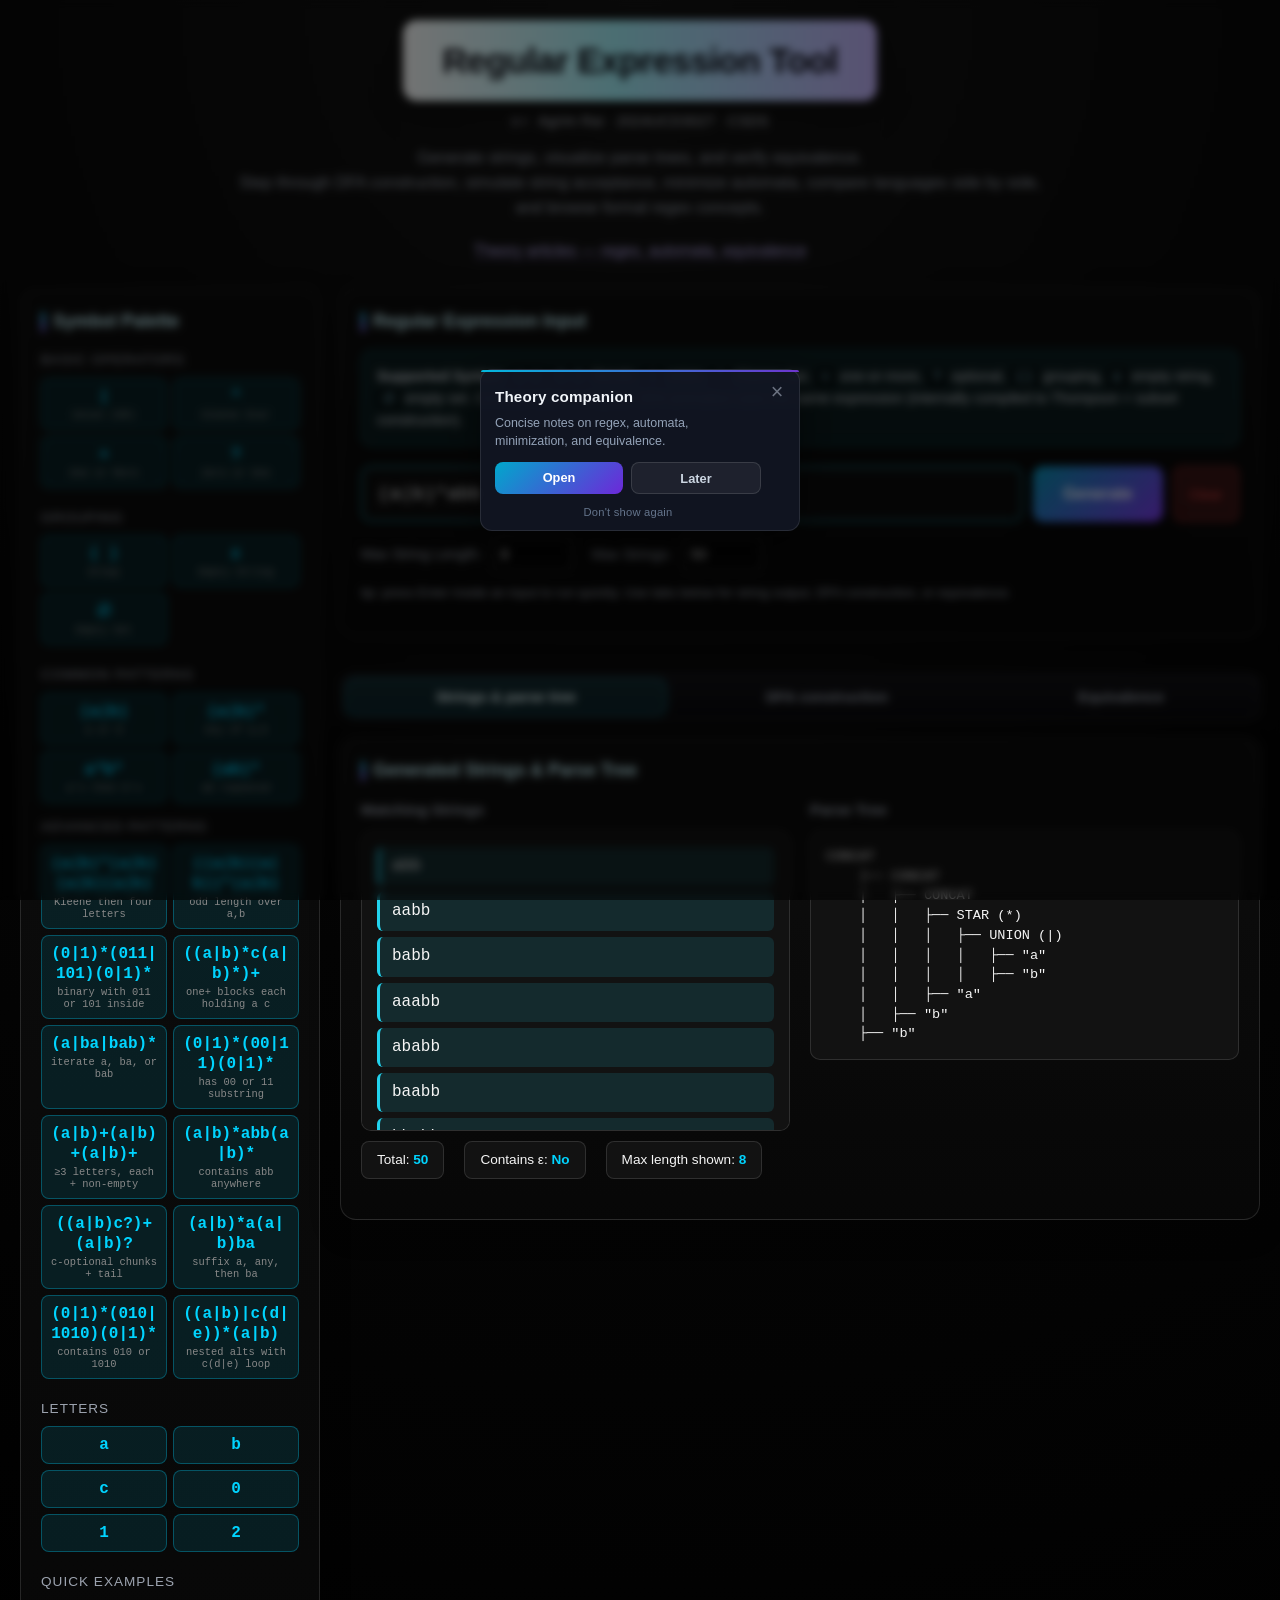
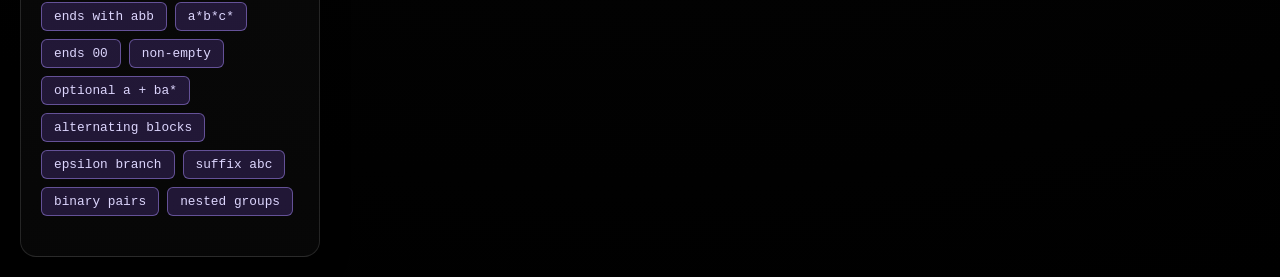
==== commit 1c83655f: "theory added" ====
--- a/index.html
+++ b/index.html
@@ -9,6 +9,8 @@
     <meta name="viewport" content="width=device-width, initial-scale=1.0">
 
     <title>Regular Expression - Agrim Rai</title>
+
+    <link rel="icon" type="image/jpeg" href="png.jpg">
 
     <link rel="stylesheet" href="styles.css">
 
@@ -22,6 +24,7 @@
             <h1>Regular Expression Tool</h1>
             <p class="hero-author"><span class="hero-by">By</span> Agrim Rai · 2024UCD3027 · CSDS</p>
             <p class="subtitle">Generate strings, visualize parse trees, and verify equivalence.<br>Step through DFA construction, simulate string acceptance, minimize automata, compare languages side by side, and browse formal regex concepts.</p>
+            <p class="theory-hero-link"><a href="theory.html">Theory articles — regex, automata, equivalence</a></p>
         </header>
 
         <div class="main-grid">
@@ -545,6 +548,30 @@
 
         </div>
 
+        <div id="theoryPromoModal" class="theory-promo-overlay" role="dialog" aria-modal="true" aria-labelledby="theoryPromoHeading" hidden>
+
+            <div class="theory-promo-card">
+
+                <button type="button" class="theory-promo-close" id="theoryPromoClose" aria-label="Close">×</button>
+
+                <h2 id="theoryPromoHeading">Theory companion</h2>
+
+                <p class="theory-promo-line">Concise notes on regex, automata, minimization, and equivalence.</p>
+
+                <div class="theory-promo-actions">
+
+                    <a class="theory-promo-primary" href="theory.html" id="theoryPromoOpen">Open</a>
+
+                    <button type="button" class="theory-promo-secondary" id="theoryPromoLater">Later</button>
+
+                </div>
+
+                <button type="button" class="theory-promo-quiet" id="theoryPromoNever">Don&apos;t show again</button>
+
+            </div>
+
+        </div>
+
     </div>
 
     <script src="TAFL_Project/regex.js"></script>
--- a/styles.css
+++ b/styles.css
@@ -28,6 +28,20 @@
             text-align: center;
             color: #888;
             margin-bottom: 30px;
+        }
+        .theory-hero-link {
+            text-align: center;
+            margin: -12px 0 24px;
+        }
+        .theory-hero-link a {
+            color: #c4b5fd;
+            font-size: 0.98rem;
+            text-decoration: none;
+            border-bottom: 1px solid rgba(167, 139, 250, 0.45);
+        }
+        .theory-hero-link a:hover {
+            color: #e9d5ff;
+            border-bottom-color: #e9d5ff;
         }
         .main-grid {
             display: grid;
@@ -808,3 +822,143 @@
             color: #c9f7ff;
             margin-bottom: 8px;
         }
+
+        .theory-promo-overlay {
+            position: fixed;
+            inset: 0;
+            z-index: 10000;
+            display: flex;
+            align-items: center;
+            justify-content: center;
+            padding: 16px;
+            background: rgba(0, 0, 0, 0.55);
+            backdrop-filter: blur(4px);
+        }
+
+        .theory-promo-overlay[hidden] {
+            display: none !important;
+        }
+
+        .theory-promo-card {
+            position: relative;
+            width: 100%;
+            max-width: 320px;
+            padding: 14px 38px 12px 14px;
+            border-radius: 12px;
+            background: rgba(18, 22, 34, 0.94);
+            border: 1px solid rgba(255, 255, 255, 0.1);
+            box-shadow: 0 12px 40px rgba(0, 0, 0, 0.45);
+        }
+
+        .theory-promo-card::before {
+            content: "";
+            position: absolute;
+            left: 0;
+            right: 0;
+            top: 0;
+            height: 2px;
+            border-radius: 12px 12px 0 0;
+            background: linear-gradient(90deg, #00d4ff, #7c3aed);
+            opacity: 0.85;
+        }
+
+        .theory-promo-close {
+            position: absolute;
+            top: 8px;
+            right: 8px;
+            width: 28px;
+            height: 28px;
+            padding: 0;
+            border: none;
+            border-radius: 8px;
+            background: transparent;
+            color: #6b7280;
+            font-size: 1.35rem;
+            line-height: 1;
+            cursor: pointer;
+            transition: color 0.15s, background 0.15s;
+        }
+
+        .theory-promo-close:hover {
+            color: #e8e8e8;
+            background: rgba(255, 255, 255, 0.06);
+        }
+
+        .theory-promo-card h2 {
+            margin: 2px 0 6px;
+            font-size: 0.95rem;
+            font-weight: 600;
+            letter-spacing: 0.01em;
+            color: #f1f5f9;
+        }
+
+        .theory-promo-line {
+            margin: 0 0 12px;
+            font-size: 0.78rem;
+            line-height: 1.45;
+            color: #94a3b8;
+        }
+
+        .theory-promo-actions {
+            display: flex;
+            gap: 8px;
+            margin-bottom: 8px;
+        }
+
+        .theory-promo-primary {
+            flex: 1;
+            text-align: center;
+            padding: 7px 12px;
+            border-radius: 8px;
+            font-size: 0.8rem;
+            font-weight: 600;
+            color: #fff;
+            text-decoration: none;
+            background: linear-gradient(135deg, #00a8cc, #6d28d9);
+            border: none;
+            transition: filter 0.15s, transform 0.15s;
+        }
+
+        .theory-promo-primary:hover {
+            filter: brightness(1.06);
+            transform: translateY(-1px);
+            text-decoration: none;
+            color: #fff;
+        }
+
+        .theory-promo-secondary {
+            flex: 1;
+            padding: 7px 12px;
+            border-radius: 8px;
+            font-size: 0.8rem;
+            font-weight: 600;
+            color: #cbd5e1;
+            background: rgba(255, 255, 255, 0.06);
+            border: 1px solid rgba(255, 255, 255, 0.12);
+            cursor: pointer;
+            transition: background 0.15s, border-color 0.15s;
+        }
+
+        .theory-promo-secondary:hover {
+            background: rgba(255, 255, 255, 0.1);
+            border-color: rgba(255, 255, 255, 0.18);
+        }
+
+        .theory-promo-quiet {
+            display: block;
+            width: 100%;
+            margin: 0;
+            padding: 4px 0 0;
+            border: none;
+            background: none;
+            font-size: 0.7rem;
+            color: #64748b;
+            cursor: pointer;
+            text-align: center;
+            letter-spacing: 0.02em;
+        }
+
+        .theory-promo-quiet:hover {
+            color: #94a3b8;
+            text-decoration: underline;
+        }
